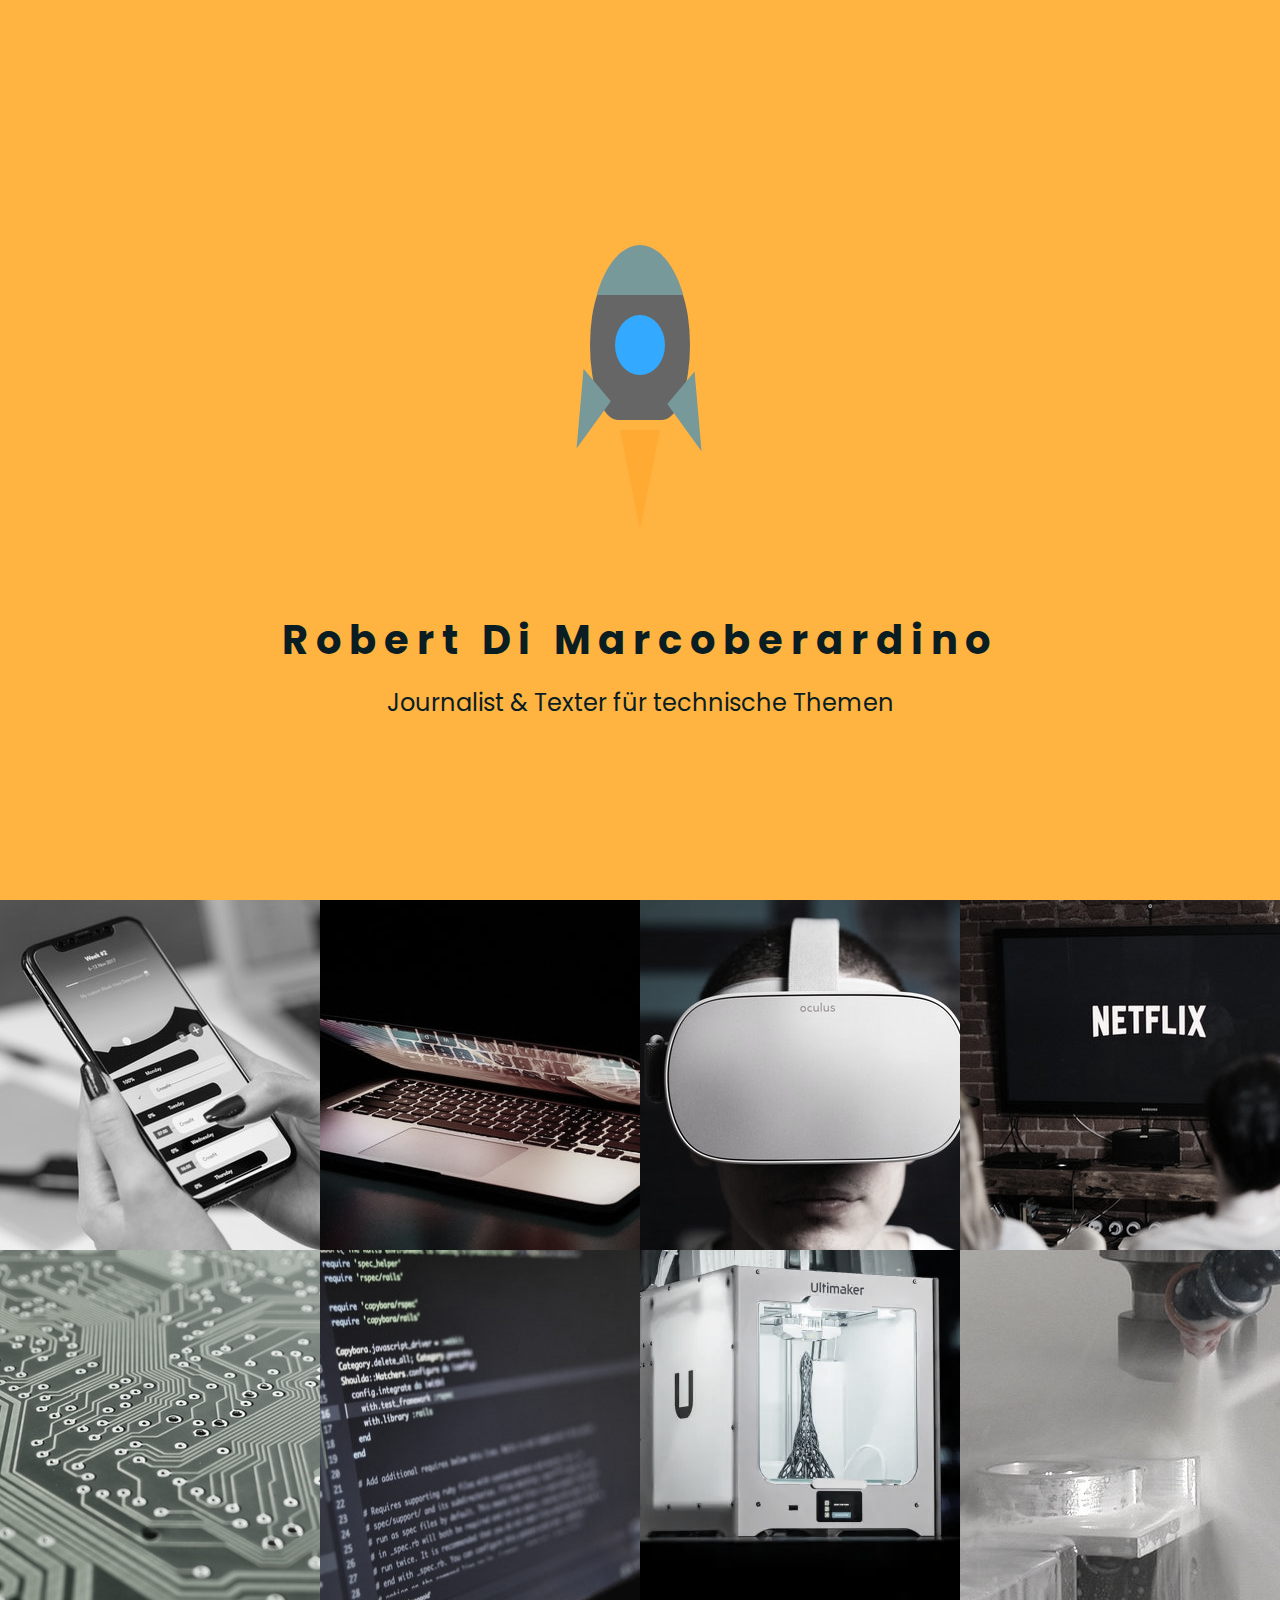
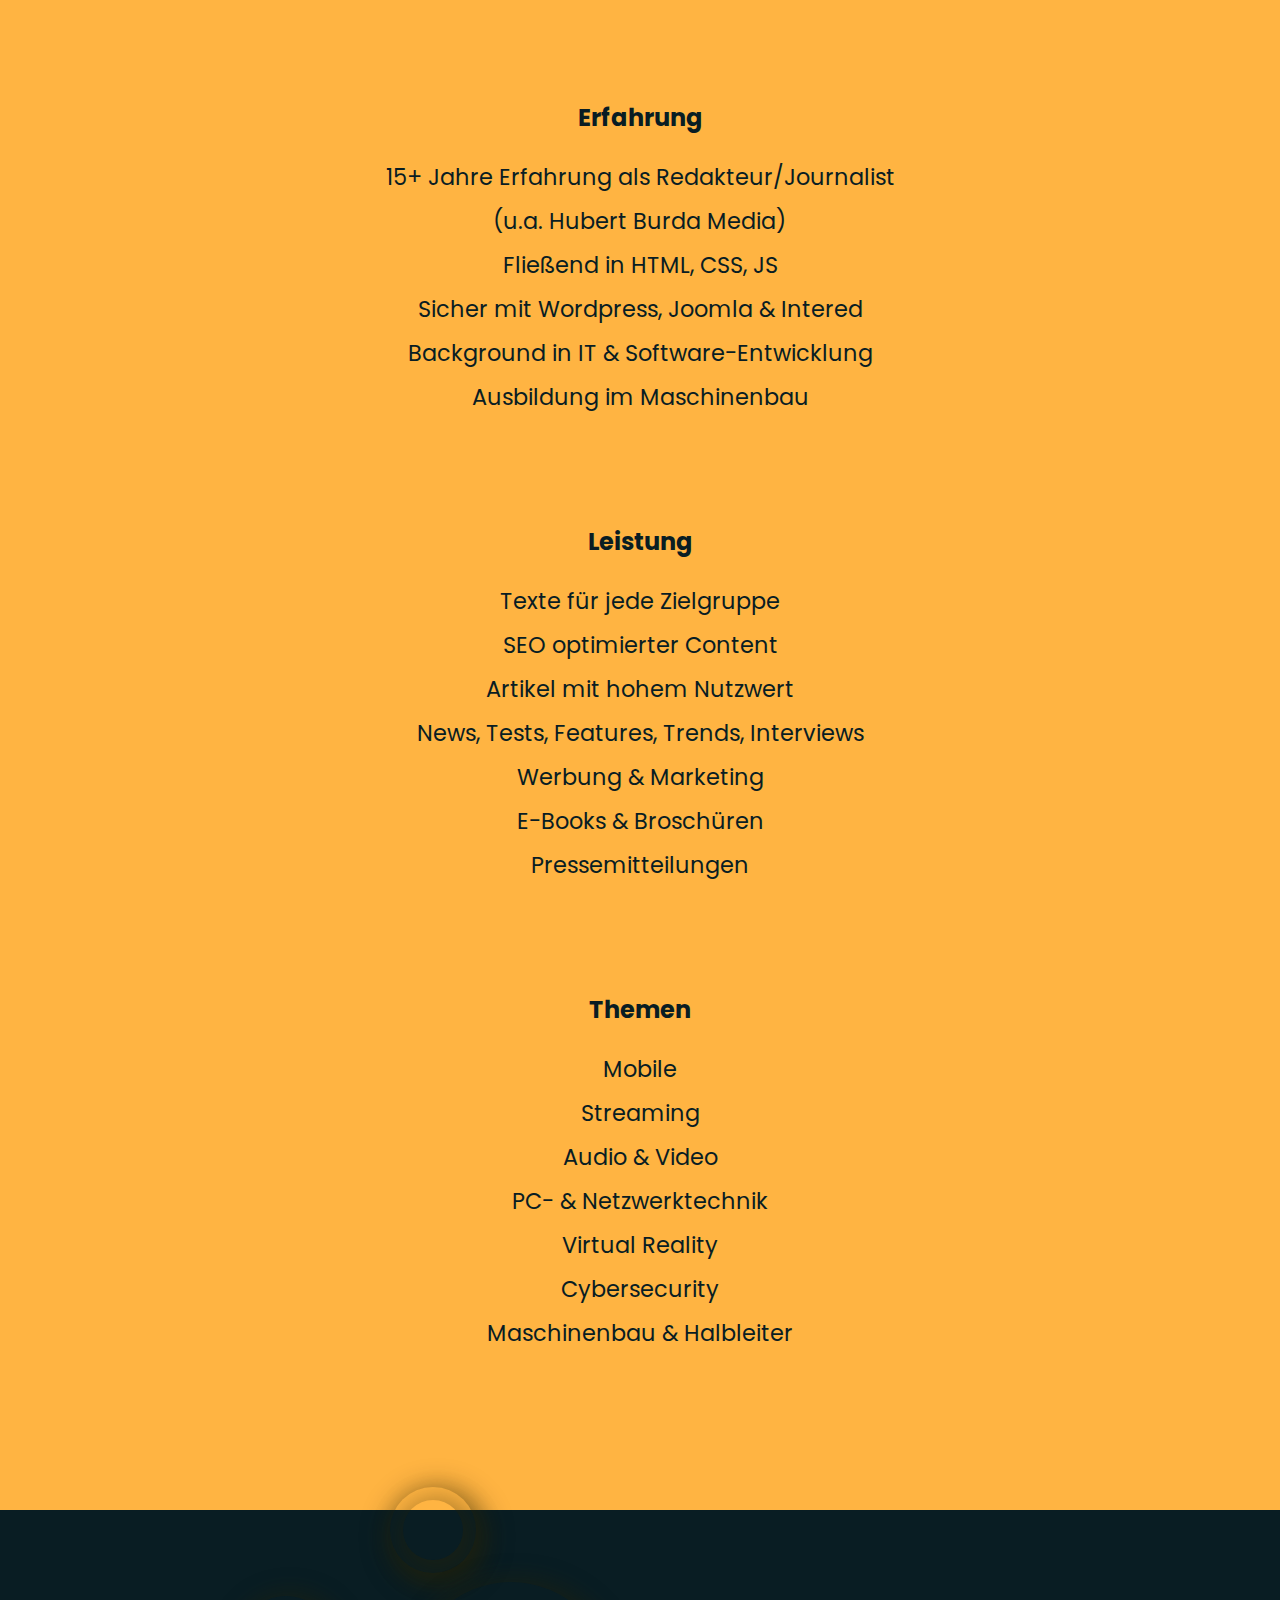
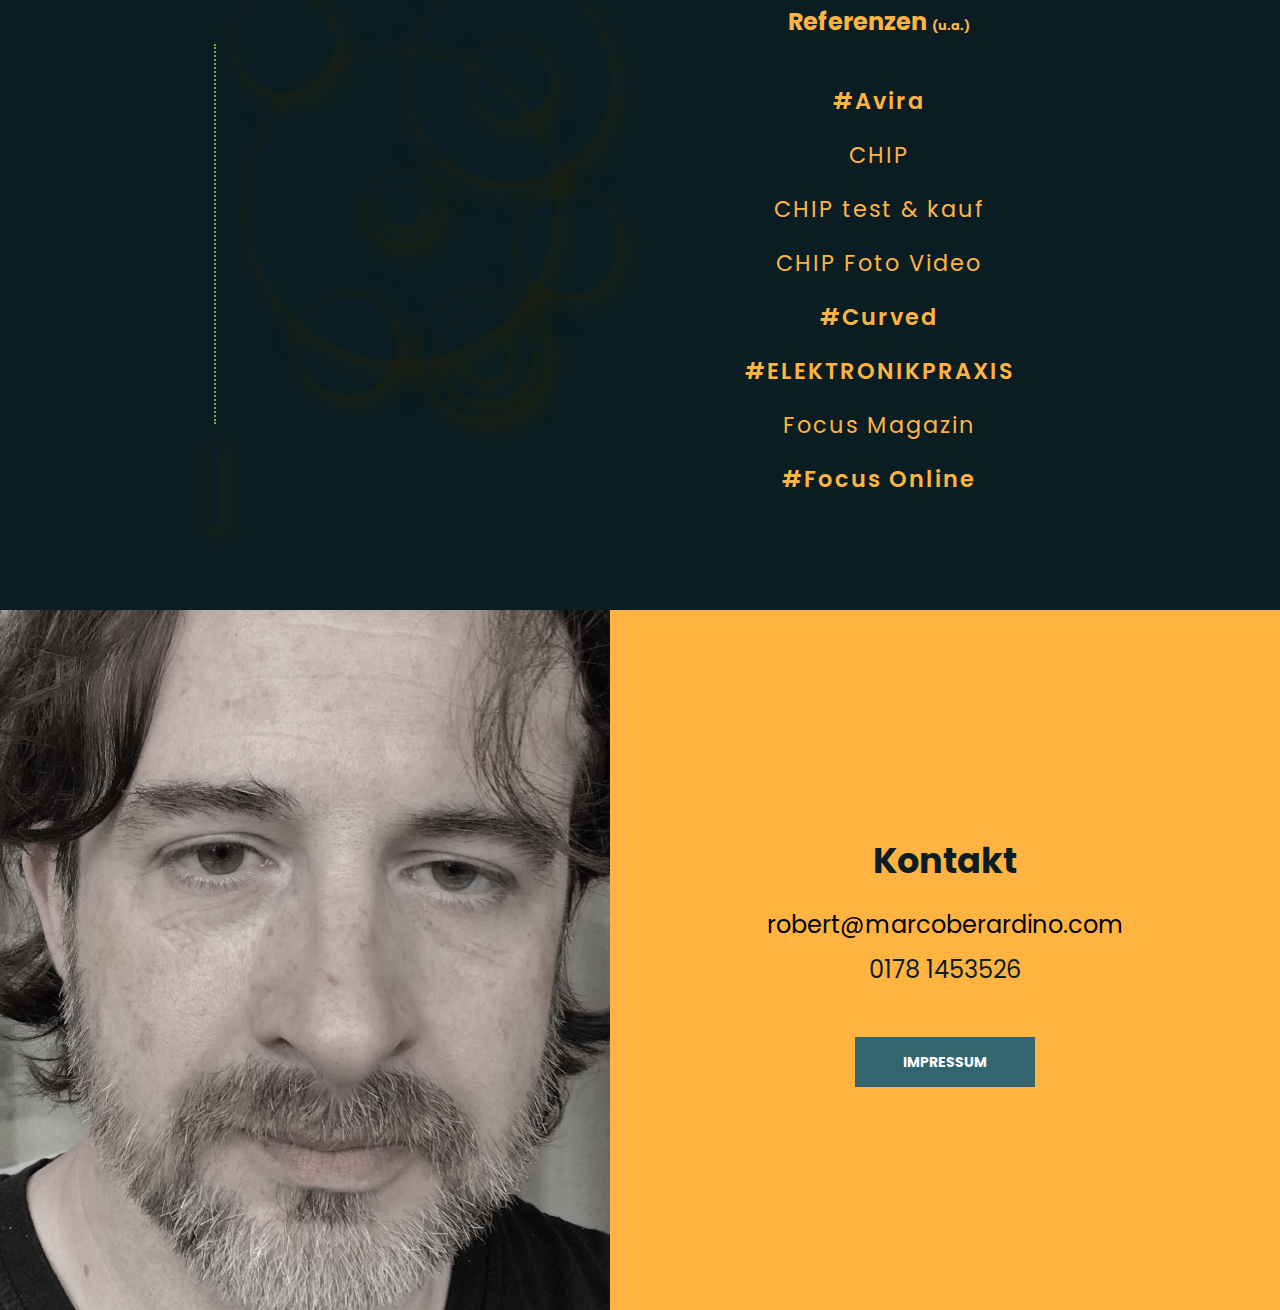
==== index.html @ 7d0e27fc "first commit" ====
<!DOCTYPE html>
<!--[if lt IE 7]>      <html class="no-js lt-ie9 lt-ie8 lt-ie7"> <![endif]-->
<!--[if IE 7]>         <html class="no-js lt-ie9 lt-ie8"> <![endif]-->
<!--[if IE 8]>         <html class="no-js lt-ie9"> <![endif]-->
<!--[if gt IE 8]><!--> <html class="no-js"> <!--<![endif]-->
  <head>
    <meta charset="utf-8">
    <meta http-equiv="X-UA-Compatible" content="IE=edge">
    <title>Robert Di Marcoberardino</title>
    
    <meta name="description" content="journalist, tech, author, blog, content">
    <meta name="viewport" content="width=device-width, initial-scale=1">
    <!--<link rel="stylesheet" href="https://use.fontawesome.com/releases/v5.5.0/css/all.css" integrity="sha384-B4dIYHKNBt8Bc12p+WXckhzcICo0wtJAoU8YZTY5qE0Id1GSseTk6S+L3BlXeVIU" crossorigin="anonymous">-->
    
    <link rel="stylesheet" href="style/rocket.css">
    <link rel="stylesheet" href="style/style.css">
    <link rel="stylesheet" href="style/moving_gears.css">
    <link rel="icon" href="img/rocket_icon_big.png">
    <link rel="apple-touch-icon" href="img/rocket_icon_big.png">
    
  </head>
  <body>
    
  <div class="rocket">
    <div class="container">
      <div id="rocket">
        <div id="Rhead">
          <div id="red"></div>
        </div>
        <div id="Rbody">
          <div id="Rwindow">
            <div id="wLine"></div>
          </div>
        </div>
        <div id="Rbottom"></div>
        <div id="fire"></div>
      </div>
    </div>
    <div class="entrance">
      <h1>Robert Di Marcoberardino</h1>
      <p>Journalist & Texter für technische Themen</p>
    </div>
  </div>
  
  <div class="pen">
    <div class="top-row">
      <div class="img one" id="one" alt="Frau hält Smartphone"></div>
      <div class="img two" id="two" alt="Half opened Notebook"></div>
      <div class="img three" id="three" alt="Mann trägt Virtual Reality Brille"></div>
      <div class="img four" id="four" alt="Paar schaut Netflix"></div>
    </div>
    <div class="bottom-row">
      <div class="img five" id="five" alt="Detailansicht Motherboard"></div>
      <div class="img six" id="six" alt="Code Editor"></div>
      <div class="img seven" id="seven" alt="3D Drucker mit Eiffelturm"></div>
      <div class="img eight" id="eight" alt="Fräsmaschine bearbeitet Werkstück"></div>
    </div>
  </div>

  <div class="gears">
    <div class="cols show1">
      <h2>Erfahrung</h2>
      
      <p>15+ Jahre Erfahrung als Redakteur/Journalist</p>
      <p>(u.a. Hubert Burda Media)</p>
      <p>Fließend in HTML, CSS, JS</p>
      <p>Sicher mit Wordpress, Joomla &amp; Intered</p>
      <p>Background in IT &amp; Software-Entwicklung</p>
      <p>Ausbildung im Maschinenbau</p>      
    </div>
    <div class="cols show2">
      <h2>Leistung</h2>
      <p>Texte für jede Zielgruppe</p>
      <p>SEO optimierter Content</p>
      <p>Artikel mit hohem Nutzwert</p>
      <p>News, Tests, Features, Trends, Interviews</p>
      <p>Werbung &amp; Marketing</p>
      <p>E-Books &amp; Broschüren</p>
      <p>Pressemitteilungen</p>
    </div>
    <div class="cols show3">
      <h2>Themen</h2>
      <p>Mobile</p>
      <p>Streaming</p>
      <p>Audio &amp; Video</p>
      <p>PC- &amp; Netzwerktechnik</p>
      <p>Virtual Reality</p>
      <p>Cybersecurity</p>
      <p>Maschinenbau &amp; Halbleiter</p>
    </div>
  </div>
  <div class="refs">
    <div id="level">
      <div id="content">
        <div id="gears">
          <div id="gears-static"></div>
          <div id="gear-system-1">
            <div class="shadow" id="shadow15"></div>
            <div id="gear15"></div>
            <div class="shadow" id="shadow14"></div>
            <div id="gear14"></div>
            <div class="shadow" id="shadow13"></div>
            <div id="gear13"></div>
          </div>
          <div id="gear-system-2">
            <div class="shadow" id="shadow10"></div>
            <div id="gear10"></div>
            <div class="shadow" id="shadow3"></div>
            <div id="gear3"></div>
          </div>
          <div id="gear-system-3">
            <div class="shadow" id="shadow9"></div>
            <div id="gear9"></div>
            <div class="shadow" id="shadow7"></div>
            <div id="gear7"></div>
          </div>
          <div id="gear-system-4">
            <div class="shadow" id="shadow6"></div>
            <div id="gear6"></div>
            <div id="gear4"></div>
          </div>
          <div id="gear-system-5">
            <div class="shadow" id="shadow12"></div>
            <div id="gear12"></div>
            <div class="shadow" id="shadow11"></div>
            <div id="gear11"></div>
            <div class="shadow" id="shadow8"></div>
            <div id="gear8"></div>
          </div>
          <div class="shadow" id="shadow1"></div>
          <div id="gear1"></div>
          <div id="gear-system-6">
            <div class="shadow" id="shadow5"></div>
            <div id="gear5"></div>
            <div id="gear2"></div>
          </div>
          <div class="shadow" id="shadowweight"></div>
          <div id="chain-circle"></div>
          <div id="chain"></div>
          <div id="weight"></div>
        </div>
      </div>
    </div>
    <div class="reference">
      <h2>Referenzen <span>(u.a.)</span></h2>
      <p><a class="link" href="https://blog.avira.com/de/author/robert-dimarcoberardino/" target="_blank">#Avira</a></p>
      <p>CHIP</p>
      <p>CHIP test & kauf</p>
      <p>CHIP Foto Video</p>
      <p><a class="link" href="https://curved.de/profile/robert-di-marco-berardino" target="_blank">#Curved</a></p> 
      <p><a class="link" href="https://www.elektronikpraxis.vogel.de/autor/robert-di-marcoberardino/1205296/" target="_blank">#ELEKTRONIKPRAXIS</a></p> 
      <p>Focus Magazin</p>
      <p><a class="link" href="http://www.focus.de/intern/impressum/autoren/robert-di-marcoberardino_auid_5357.html" target="_blank">#Focus Online</a></p>
      
          
    </div>
  </div>
  <div class="contact">
    <div class="image">
      
    </div>
    <div class="info">
      <h2>Kontakt</h2>
      <p><script>
              var username = "robert";
              var hostname = "marcoberardino";
              var domain = "com";
              var linktext = username + "@" + hostname + "." + domain;
              document.write("<a id='mail' href='" + "mail" + "to:" + username + "@" + hostname + "." + domain + "' class='weblinks'>" + linktext + "</a>");
            </script></p>
      <p><script>
      var fon = "0" + "1" + "7" +"8" + " " + "1" + "4" + "5" + "3" + "5" + "2" + "6";
      document.write(fon);
    </script></p>
      <a id="button" href="impressum.html">IMPRESSUM</a>
    </div>
  </div>    
  </body>
</html>
---- style/rocket.css ----
*{
  padding: 0;
  margin: 0;
}



#rocket{
  width: 200px;
  height: 400px;
 /* outline:1px solid #fff; */
  position: relative;
  top: 50px;
  right: 0;
  left: 0;
  bottom: 0;
  margin: auto;
}

#Rbody{
  width: 100px;
  height: 150px;
  /* outline:1px solid #000; */
  position: absolute;
  top: -170px;
  right: 0;
  left: 0;
  bottom: 0;
  margin: auto;
  background: #666;
  z-index: 1;
  border-radius:50% 50% 50% 50%/90% 90% ;
}

#Rhead{
  position: absolute;
  width: 100px;
  height: 50px;
  right: 0;
  left: 0;
  top:15px;
  margin: auto;
  z-index: 2;
  overflow: hidden;
}

#red{
  position: absolute;
  left: 0;
  right: 0;
  margin:auto;
  width: 100%;
  height: 200px;
  background: #799;
  border-radius:50% 50% 0 0/50%;
}

#Rwindow{
  width: 50px;
  height: 60px;
  /* outline:1px solid #000; */
  position: absolute;
  right: 0;
  left: 0;
  top:30%;
  margin: auto;
  background: #3af;
  border-radius:50%;
  overflow: hidden;
}

/*
#wLine{
  position: absolute;
  width: 10px;
  height: 100px;
  background: rgba(255,255,255,.3);
  transform:rotate(30deg);
  top: -10px;
  left: 10px;
}*/

/* left wing */
#Rbottom{
  position: absolute;
  width: 0;
  height: 0;
  border-left:30px solid #799;
  border-top:30px solid transparent;
  border-bottom:50px solid transparent;
  z-index: 3;
  top:140px;
  left:40px;
  transform:rotate(5deg);
}

/* right wing */
#Rbottom:after{
  content:'';
  position: absolute;
  width: 0;
  height: 0;
  border-right:30px solid #799;
  border-top:30px solid transparent;
  border-bottom:50px solid transparent;
  z-index: 3;
  top:-35px;
  left:58px;
  transform:rotate(-10deg);
}

#fire{
  position: absolute;
  width: 0;
  height: 0;
  left: 0;
  right: 0;
  margin: auto;
  top:200px;
  border-top:100px solid #FFAA33;
  border-right:20px solid transparent;
  border-left:20px solid transparent;
  animation:fireGo 1s infinite;
}


@keyframes fireGo {
  0%  {border-top:50px solid #ff7742;}
  25%  {border-top:85px solid #ff7742;}
  50% {border-top:120px solid #ff7742;}
  75%  {border-top:85px solid #ff7742;}
  100%{border-top:50px solid #ff7742;}
}
---- style/style.css ----
@import url('https://fonts.googleapis.com/css?family=Poppins:200,300,400,500,600,700,800,900&display=swap');


* {
  box-sizing: border-box;
  margin: 0;
}

:root {
  --container-height: 700px;
  --back-dark: #091D23;
  --back-yellow: #FFB442;
  --button-color: #336571;
  --button-font: #fff;
  --visited-link: #FF6347;
}

body {
  font-family: 'Poppins', sans-serif;
  font-size: 1rem;
  font-color: black;
}



/* Rocket & Name */
.rocket {
  background-color: var(--back-yellow);
  width: 100%;
  height: 100vh;
  display: flex;
  flex-direction: column;
  justify-content: center;
  align-items: center;
}

.entrance {
  margin-top: 30px;
  color: var(--back-dark);
}

.entrance h1 {
  font-size: 2.5rem;
  letter-spacing: 0.5rem;
  text-align: center;
}

.entrance p {
  margin-top: 15px;
  text-align: center;
  font-size: 1.5rem;
}

/* images */

.pen {
  background-color: var(--back-dark);
  width: 100%;
  height: var(--container-height);
  display: flex;
  flex-direction: column;
  justify-content: center;
  align-items: center;
}

.pen span {
  color: var(--back-yellow);
  font-size: 1.8rem;
  letter-spacing: 0.4rem;
}


/* image gallery */

.top-row {
	width: 100%;
	height: calc(var(--container-height) - 50%);
	display: flex;
}

.top-row div {
	width: 25%;
	height: 100%;
}

.img {
	filter: grayscale(80%);
}

/* images in upper row */
#one {
	background-image: url("../img/smartphone.jpg");
	background-repeat: no-repeat;
	background-position: center;
	filter: grayscale(100%);
}

#two {
	background-image: url("../img/notebook.jpg");
	background-repeat: no-repeat;
	background-position: center;
}

#three {
	background-image: url("../img/oculus.jpg");
	background-repeat: no-repeat;
	background-position: center;
}

#four {
	background-image: url("../img/netflix.jpg");
	background-repeat: no-repeat;
	background-position: center top;
}

.bottom-row {
	width: 100%;
	height: calc(var(--container-height) - 50%);
	display: flex;
}

.bottom-row div {
	width: 25%;
	height: 100%;
}

/* images in lower row */
#five {
	background-image: url("../img/mainboard.jpg");
	background-repeat: no-repeat;
	background-position: center;
}

#six {
	background-image: url("../img/code.jpg");
	background-repeat: no-repeat;
	background-position: center;
}

#seven {
	background-image: url("../img/ultimaker.webp");
	background-repeat: no-repeat;
	background-position: center bottom;
}

#eight {
	background-image: url("../img/milling.jpg");
	background-repeat: no-repeat;
	background-position: center;
}



/* Experience / Service / Topics */

.gears {
  background-color: var(--back-yellow);
  width: 100%;
	/*height: var(--container-height);*/
	height: auto;
  color: var(--back-dark);
  display: flex;
  flex-direction: column;
  justify-content: center;
  align-items: center;
}

.cols {
	color: var(--back-dark);
	text-align: center;
	margin: 50px 30px;
}

.show1 {
	margin-top: 100px;
}

.show3 {
	margin-bottom:150px;
}

.cols h2 {
	font-size: 1.5rem;
	margin-bottom: 25px;
}

.cols p {
	font-size: 1.4rem;
	margin: 10px 0;
	letter-spacing: 0.2;
}



/* References */

.refs {
  background-color: var(--back-dark);
  width: 100%;
  height: var(--container-height);
  display: flex;
  justify-content: center;
  align-items: center;
}

.reference {
	color: var(--back-yellow);
	text-align: center;
	margin: 250px 70px;
}

.reference h2 {
	font-size: 1.5rem;
	margin-bottom: 45px;
}

.reference span {
	font-size: 0.8rem;
}

.reference p {
	font-size: 1.4rem;
	margin: 20px 0;
	letter-spacing: 2.0px;
}

.reference a {
	text-decoration: none;
	color: var(--back-yellow);
}

.reference a:hover {
	color: var(--visited-link);
	transition: 0.5s;

}

.link {
	font-weight: 600;
}



/* Contact */

.contact {
  background-color: var(--back-yellow);
  width: 100%;
	height: var(--container-height);
  color: var(--back-dark);
  display: flex;
  flex-direction: row;
  
  align-items: center;
}

.image {
	width: 50%;
	height: 100%;
	background-image: url(../img/robert_web.jpg);
	background-repeat: no-repeat;
	background-position: center;
	background-size: cover;
	filter: grayscale(80%);
}

.info {
	color: var(--back-dark);
	width: 50%;
	text-align: center;
	margin: 50px 30px;
}

.info h2 {
	font-size: 2.2rem;
	margin-bottom: 20px;
}

.info p {
	font-size: 1.5rem;
	margin-bottom: 10px;
}

/* email adress */
.info p a {
	text-decoration: none;
	color: black;
}

#button {
	width: 180px;
  height: 50px;
  line-height: 50px;
  position: relative;
  display: inline-block;
  background-color: var(--button-color);
  font-size: 14px;
  font-weight: 700;
  color: var(--button-font);
  -webkit-font-smoothing: antialiased;
  -moz-osx-font-smoothing: grayscale;
  -webkit-transition: all .2s;
  -moz-transition: all .2s;
  transition: all .2s;
  margin-top: 40px;
  text-decoration: none;
}



/* impressum button */

#button-impressum {
	width: 100px;
  height: 50px;
  line-height: 50px;
  position: fixed;
  display: flex;
  justify-content: center;
  background-color: var(--button-color);
  opacity: 0.9;
  font-size: 14px;
  font-weight: 700;
  color: var(--button-font);
  -webkit-font-smoothing: antialiased;
  -moz-osx-font-smoothing: grayscale;
  -webkit-transition: all .2s;
  -moz-transition: all .2s;
  transition: all .2s;
  margin-top: 30px;
  margin-left: calc(50% - 50px);
  text-decoration: none;
  z-index: 10;
}




/* Media Queries */

@media(max-width: 700px) {
	#level {
		display:none;
	}


	#mail {
		font-size: 1.0rem;
	}

	.entrance h1 {
		font-size: 1.5rem;
	}
}
---- style/moving_gears.css ----
#level{


}
#content{
	text-align:center;
	margin-top:-127px;
}
#gears{
	width:478px;
	height:655px;
	position:relative;
	display:inline-block;
	vertical-align:middle;
}
#gears-static{
	background:url(img/FgFnjks.png) no-repeat -363px -903px;
	width:329px;
	height:602px;
	position:absolute;
	bottom:5px;
	right:0px;
	opacity:0.4;
}
#title{
	vertical-align:middle;
	color:#9EB7B5;
	width:43%;
	display:inline-block;
}
#title h1{
	font-family: 'PTSansNarrowBold', sans-serif;
	font-size:3.6em;
	text-shadow:rgba(0, 0, 0, 0.36) 7px 7px 10px;
}
#title p{
	font-family: sans-serif;
	font-size:1.2em;
	line-height:148%;
	text-shadow:rgba(0, 0, 0, 0.36) 1px 1px 0px;
}

.shadow{
	-webkit-box-shadow: 4px 7px 25px 10px rgba(43, 36, 0, 0.36);
	-moz-box-shadow: 4px 7px 25px 10px rgba(43, 36, 0, 0.36);
	box-shadow: 4px 7px 25px 10px rgba(43, 36, 0, 0.36);
}

/*gear-system-1*/
#gear15{
	background: url(https://i.imgur.com/FgFnjks.png) no-repeat 0 -993px; 
	width: 321px; 
	height: 321px;
	position:absolute;
	left:45px;
	top:179px;
	
	-webkit-animation: rotate-back 24000ms linear infinite;
	-moz-animation: rotate-back 24000ms linear infinite;
	-ms-animation: rotate-back 24000ms linear infinite;
	animation: rotate-back 24000ms linear infinite;
}
#shadow15{
	width:306px;
	height:306px;
	-webkit-border-radius:153px;
	-moz-border-radius:153px;
	border-radius:153px;
	position:absolute;
	left:52px;
	top:186px;
}
#gear14{
	background: url(https://i.imgur.com/FgFnjks.png) no-repeat 0 -856px; 
	width: 87px; 
	height: 87px;
	position:absolute;
	left:162px;
	top:296px;
}
#shadow14{
	width:70px;
	height:70px;
	-webkit-border-radius:35px;
	-moz-border-radius:35px;
	border-radius:35px;
	position:absolute;
	left:171px;
	top:304px;
}
#gear13{
	background: url(https://i.imgur.com/FgFnjks.png) no-repeat 0 -744px; 
	width: 62px; 
	height: 62px; 
	position:absolute;
	left:174px;
	top:309px;
	
	-webkit-animation: rotate 8000ms linear infinite;
	-moz-animation: rotate 8000ms linear infinite;
	-ms-animation: rotate 8000ms linear infinite;
	animation: rotate 8000ms linear infinite;
}
#shadow13{
	width:36px;
	height:36px;
	-webkit-border-radius:18px;
	-moz-border-radius:18px;
	border-radius:18px;
	position:absolute;
	left:187px;
	top:322px;
}

/*gear-system-2*/
#gear10{
	background: url(https://i.imgur.com/FgFnjks.png) no-repeat 0 -184px;
	width: 122px; 
	height: 122px;
	position:absolute;
	left:175px;
	top:0;
	
	-webkit-animation: rotate-back 8000ms linear infinite;
	-moz-animation: rotate-back 8000ms linear infinite;
	-ms-animation: rotate-back 8000ms linear infinite;
	animation: rotate-back 8000ms linear infinite;
}
#shadow10{
	width:86px;
	height:86px;
	-webkit-border-radius:43px;
	-moz-border-radius:43px;
	border-radius:43px;
	position:absolute;
	left:193px;
	top:18px;
}
#gear3{
	background: url(https://i.imgur.com/FgFnjks.png) no-repeat 0 -1493px;
	width: 85px; 
	height: 84px;
	position:absolute;
	left:194px;
	top:19px;
	
	-webkit-animation: rotate 10000ms linear infinite;
	-moz-animation: rotate 10000ms linear infinite;
	-ms-animation: rotate 10000ms linear infinite;
	animation: rotate 10000ms linear infinite;
}
#shadow3{
	width:60px;
	height:60px;
	-webkit-border-radius:30px;
	-moz-border-radius:30px;
	border-radius:30px;
	position:absolute;
	left:206px;
	top:31px;
}

/*gear-system-3*/
#gear9{
	background: url(https://i.imgur.com/FgFnjks.png) no-repeat -371px -280px; 
	width: 234px; 
	height: 234px;
	position:absolute;
	left:197px;
	top:96px;
	
	-webkit-animation: rotate 12000ms linear infinite;
	-moz-animation: rotate 12000ms linear infinite;
	-ms-animation: rotate 12000ms linear infinite;
	animation: rotate 12000ms linear infinite;
}
#shadow9{
	width:200px;
	height:200px;
	-webkit-border-radius:100px;
	-moz-border-radius:100px;
	border-radius:100px;
	position:absolute;
	left:214px;
	top:113px;
}
#gear7{
	background: url(https://i.imgur.com/FgFnjks.png) no-repeat -371px 0; 
	width: 108px; 
	height: 108px;
	position:absolute;
	left:260px;
	top:159px;
	
	-webkit-animation: rotate-back 10000ms linear infinite;
	-moz-animation: rotate-back 10000ms linear infinite;
	-ms-animation: rotate-back 10000ms linear infinite;
	animation: rotate-back 10000ms linear infinite;
}
#shadow7{
	width:76px;
	height:76px;
	-webkit-border-radius:38px;
	-moz-border-radius: 38px;
	border-radius: 38px;
	position:absolute;
	left:276px;
	top:175px;
}

/*gear-system-4*/
#gear6{
	background: url(https://i.imgur.com/FgFnjks.png) no-repeat 0 -1931px; 
	width: 134px; 
	height: 134px;
	position:absolute;
	left:305px;
	bottom:212px;
	
	-webkit-animation: rotate-back 10000ms linear infinite;
	-moz-animation: rotate-back 10000ms linear infinite;
	-ms-animation: rotate-back 10000ms linear infinite;
	animation: rotate-back 10000ms linear infinite;
}
#shadow6{
	width:98px;
	height:98px;
	-webkit-border-radius:49px;
	-moz-border-radius: 49px;
	border-radius: 49px;
	position:absolute;
	left:323px;
	bottom:230px;
}
#gear4{
	background: url(https://i.imgur.com/FgFnjks.png) no-repeat 0 -1627px; 
	width: 69px; 
	height: 69px;
	position:absolute;
	left:337px;
	bottom:245px;
	
	-webkit-animation: rotate-back 10000ms linear infinite;
	-moz-animation: rotate-back 10000ms linear infinite;
	-ms-animation: rotate-back 10000ms linear infinite;
	animation: rotate-back 10000ms linear infinite;
}

/*gear-system-5*/
#gear12{
	background: url(https://i.imgur.com/FgFnjks.png) no-repeat 0 -530px; 
	width: 164px; 
	height: 164px;
	position:absolute;
	left:208px;
	bottom:85px;
	
	-webkit-animation: rotate 8000ms linear infinite;
	-moz-animation: rotate 8000ms linear infinite;
	-ms-animation: rotate 8000ms linear infinite;
	animation: rotate 8000ms linear infinite;
}
#shadow12{
	width:124px;
	height:124px;
	-webkit-border-radius:62px;
	-moz-border-radius:62px;
	border-radius:62px;
	position:absolute;
	left:225px;
	bottom:107px;
}
#gear11{
	background: url(https://i.imgur.com/FgFnjks.png) no-repeat 0 -356px; 
	width: 125px; 
	height: 124px;
	position:absolute;
	left:228px;
	bottom:105px;
	
	-webkit-animation: rotate-back 10000ms linear infinite;
	-moz-animation: rotate-back 10000ms linear infinite;
	-ms-animation: rotate-back 10000ms linear infinite;
	animation: rotate-back 10000ms linear infinite;
}
#shadow11{
	width:88px;
	height:88px;
	-webkit-border-radius:44px;
	-moz-border-radius:44px;
	border-radius:44px;
	position:absolute;
	left:247px;
	bottom:123px;
}
#gear8{
	background: url(https://i.imgur.com/FgFnjks.png) no-repeat -371px -158px; 
	width: 72px; 
	height: 72px;
	position:absolute;
	left:254px;
	bottom:131px;
	
	-webkit-animation: rotate 6000ms linear infinite;
	-moz-animation: rotate 6000ms linear infinite;
	-ms-animation: rotate 6000ms linear infinite;
	animation: rotate 6000ms linear infinite;
}
#shadow8{
	width:42px;
	height:42px;
	-webkit-border-radius:21px;
	-moz-border-radius: 21px;
	border-radius: 21px;
	position:absolute;
	left:269px;
	bottom:146px;
}

/*gear1*/
#gear1{
	background: url(https://i.imgur.com/FgFnjks.png) no-repeat 0 0; 
	width: 135px; 
	height: 134px;
	position:absolute;
	left:83px;
	bottom:111px;
	
	-webkit-animation: rotate-back 10000ms linear infinite;
	-moz-animation: rotate-back 10000ms linear infinite;
	-ms-animation: rotate-back 10000ms linear infinite;
	animation: rotate-back 10000ms linear infinite;
}
#shadow1{
	width:96px;
	height:96px;
	-webkit-border-radius:48px;
	-moz-border-radius:48px;
	border-radius:48px;
	position:absolute;
	left:103px;
	bottom:130px;
}

/*gear-system-6*/
#gear5{
	background: url(https://i.imgur.com/FgFnjks.png) no-repeat 0 -1746px; 
	width: 134px; 
	height: 135px;
	position:absolute;
	left:22px;
	top:108px;
	
	-webkit-animation: rotate 10000ms linear infinite alternate;
	-moz-animation: rotate 10000ms linear infinite alternate;
	-ms-animation: rotate 10000ms linear infinite alternate;
	animation: rotate 10000ms linear infinite alternate;
}
#shadow5{
	width:96px;
	height:96px;
	-webkit-border-radius:48px;
	-moz-border-radius:48px;
	border-radius:48px;
	position:absolute;
	left:41px;
	top:127px;
}
#gear2{
	background: url(https://i.imgur.com/FgFnjks.png) no-repeat 0 -1364px; 
	width: 80px; 
	height: 79px;
	position:absolute;
	left:49px;
	top:136px;
	
	-webkit-animation: rotate-back 10000ms linear infinite alternate;
	-moz-animation: rotate-back 10000ms linear infinite alternate;
	-ms-animation: rotate-back 10000ms linear infinite alternate;
	animation: rotate-back 10000ms linear infinite alternate;
}

/*weight*/
#weight{
	background: url(https://i.imgur.com/FgFnjks.png) no-repeat -371px -564px; 
	width: 34px; 
	height: 92px;
	position:absolute;
	left:1px;
	bottom:0;
	
	-webkit-animation: up 10000ms linear infinite alternate;
	-moz-animation: up 10000ms linear infinite alternate;
	-ms-animation: up 10000ms linear infinite alternate;
	animation: up 10000ms linear infinite alternate;
}
#shadowweight{
	width:10px;
	height:80px;
	position:absolute;
	left:12px;
	bottom:0px;
	
	-webkit-animation: up 10000ms linear infinite alternate;
	-moz-animation: up 10000ms linear infinite alternate;
	-ms-animation: up 10000ms linear infinite alternate;
	animation: up 10000ms linear infinite alternate;
}

/*chain*/
#chain-circle{
	background: url(https://i.imgur.com/FgFnjks.png) no-repeat -371px -706px; 
	width:146px; 
	height:147px;
	position:absolute;
	left:17px;
	top:102px;
	
	-webkit-animation: rotate 10000ms linear infinite alternate;
	-moz-animation: rotate 10000ms linear infinite alternate;
	-ms-animation: rotate 10000ms linear infinite alternate;
	animation: rotate 10000ms linear infinite alternate;
}
#chain{
	width:1px;
	height:380px;
	border-left:2px dotted #C8D94A;
	position:absolute;
	left:17px;
	top:175px;
	opacity:0.7;
	
	-webkit-animation: collapse 10000ms linear infinite alternate;
	-moz-animation: collapse 10000ms linear infinite alternate;
	-ms-animation: collapse 10000ms linear infinite alternate;
	animation: collapse 10000ms linear infinite alternate;
}

/*ANIMATIONS*/
/*rotate*/
@keyframes "rotate" {
 from {
    -webkit-transform: rotate(0deg);
   	-moz-transform: rotate(0deg);
   	-o-transform: rotate(0deg);
   	-ms-transform: rotate(0deg);
   	transform: rotate(0deg);
 }
 to {
    -webkit-transform: rotate(360deg);
   	-moz-transform: rotate(360deg);
   	-o-transform: rotate(360deg);
   	-ms-transform: rotate(360deg);
   	transform: rotate(360deg);
 }
}

@-moz-keyframes rotate {
 from {
   -moz-transform: rotate(0deg);
   transform: rotate(0deg);
 }
 to {
   -moz-transform: rotate(360deg);
   transform: rotate(360deg);
 }
}

@-webkit-keyframes "rotate" {
 from {
   -webkit-transform: rotate(0deg);
   transform: rotate(0deg);
 }
 to {
   -webkit-transform: rotate(360deg);
   transform: rotate(360deg);
 }
}

@-ms-keyframes "rotate" {
 from {
   -ms-transform: rotate(0deg);
   transform: rotate(0deg);
 }
 to {
   -ms-transform: rotate(360deg);
   transform: rotate(360deg);
 }
}

@-o-keyframes "rotate" {
 from {
   -o-transform: rotate(0deg);
   transform: rotate(0deg);
 }
 to {
   -o-transform: rotate(360deg);
   transform: rotate(360deg);
 }
}
/*rotate-back*/
@keyframes "rotate-back" {
 from {
    -webkit-transform: rotate(0deg);
   	-moz-transform: rotate(0deg);
   	-o-transform: rotate(0deg);
   	-ms-transform: rotate(0deg);
   	transform: rotate(0deg);
 }
 to {
    -webkit-transform: rotate(-360deg);
   	-moz-transform: rotate(-360deg);
   	-o-transform: rotate(-360deg);
   	-ms-transform: rotate(-360deg);
   	transform: rotate(-360deg);
 }
}

@-moz-keyframes rotate-back {
 from {
   -moz-transform: rotate(0deg);
   transform: rotate(0deg);
 }
 to {
   -moz-transform: rotate(-360deg);
   transform: rotate(-360deg);
 }
}

@-webkit-keyframes "rotate-back" {
 from {
   -webkit-transform: rotate(0deg);
   transform: rotate(0deg);
 }
 to {
   -webkit-transform: rotate(-360deg);
   transform: rotate(-360deg);
 }
}

@-ms-keyframes "rotate-back" {
 from {
   -ms-transform: rotate(0deg);
   transform: rotate(0deg);
 }
 to {
   -ms-transform: rotate(-360deg);
   transform: rotate(-360deg);
 }
}

@-o-keyframes "rotate-back" {
 from {
   -o-transform: rotate(0deg);
   transform: rotate(0deg);
 }
 to {
   -o-transform: rotate(-360deg);
   transform: rotate(-360deg);
 }
}
/*weight up*/
@keyframes "up" {
 from {
    bottom: 0px;
 }
 to {
    bottom: 340px;
 }
}

@-moz-keyframes up {
 from {
   bottom: 0px;
 }
 to {
   bottom: 340px;
 }
}

@-webkit-keyframes "up" {
 from {
   bottom: 0px;
 }
 to {
   bottom: 340px;
 }
}

@-ms-keyframes "up" {
 from {
   bottom: 0px;
 }
 to {
   bottom: 340px;
 }
}

@-o-keyframes "up" {
 from {
   bottom: 0px;
 }
 to {
   bottom: 340px;
 }
}
/*chain up and down*/
@keyframes "collapse" {
 from {
    height: 387px;
 }
 to {
    height: 48px;
 }
}

@-moz-keyframes collapse {
 from {
   height: 387px;
 }
 to {
   height: 48px;
 }
}

@-webkit-keyframes "collapse" {
 from {
   height: 387px;
 }
 to {
   height: 48px;
 }
}

@-ms-keyframes "collapse" {
 from {
   height: 387px;
 }
 to {
   height: 48px;
 }
}

@-o-keyframes "collapse" {
 from {
   height: 387px;
 }
 to {
   height: 48px;
 }
}

/* Generated by Font Squirrel (http://www.fontsquirrel.com) on March 31, 2012 09:35:53 AM America/New_York */
@font-face {
    font-family: 'PTSansNarrowBold';
    src: url('font/PTN77F-webfont.eot');
    src: url('font/PTN77F-webfontd41d.eot?#iefix') format('embedded-opentype'),
         url('font/PTN77F-webfont.woff') format('woff'),
         url('font/PTN77F-webfont.ttf') format('truetype'),
         url('font/PTN77F-webfont.svg#PTSansNarrowBold') format('svg');
    font-weight: normal;
    font-style: normal;
}
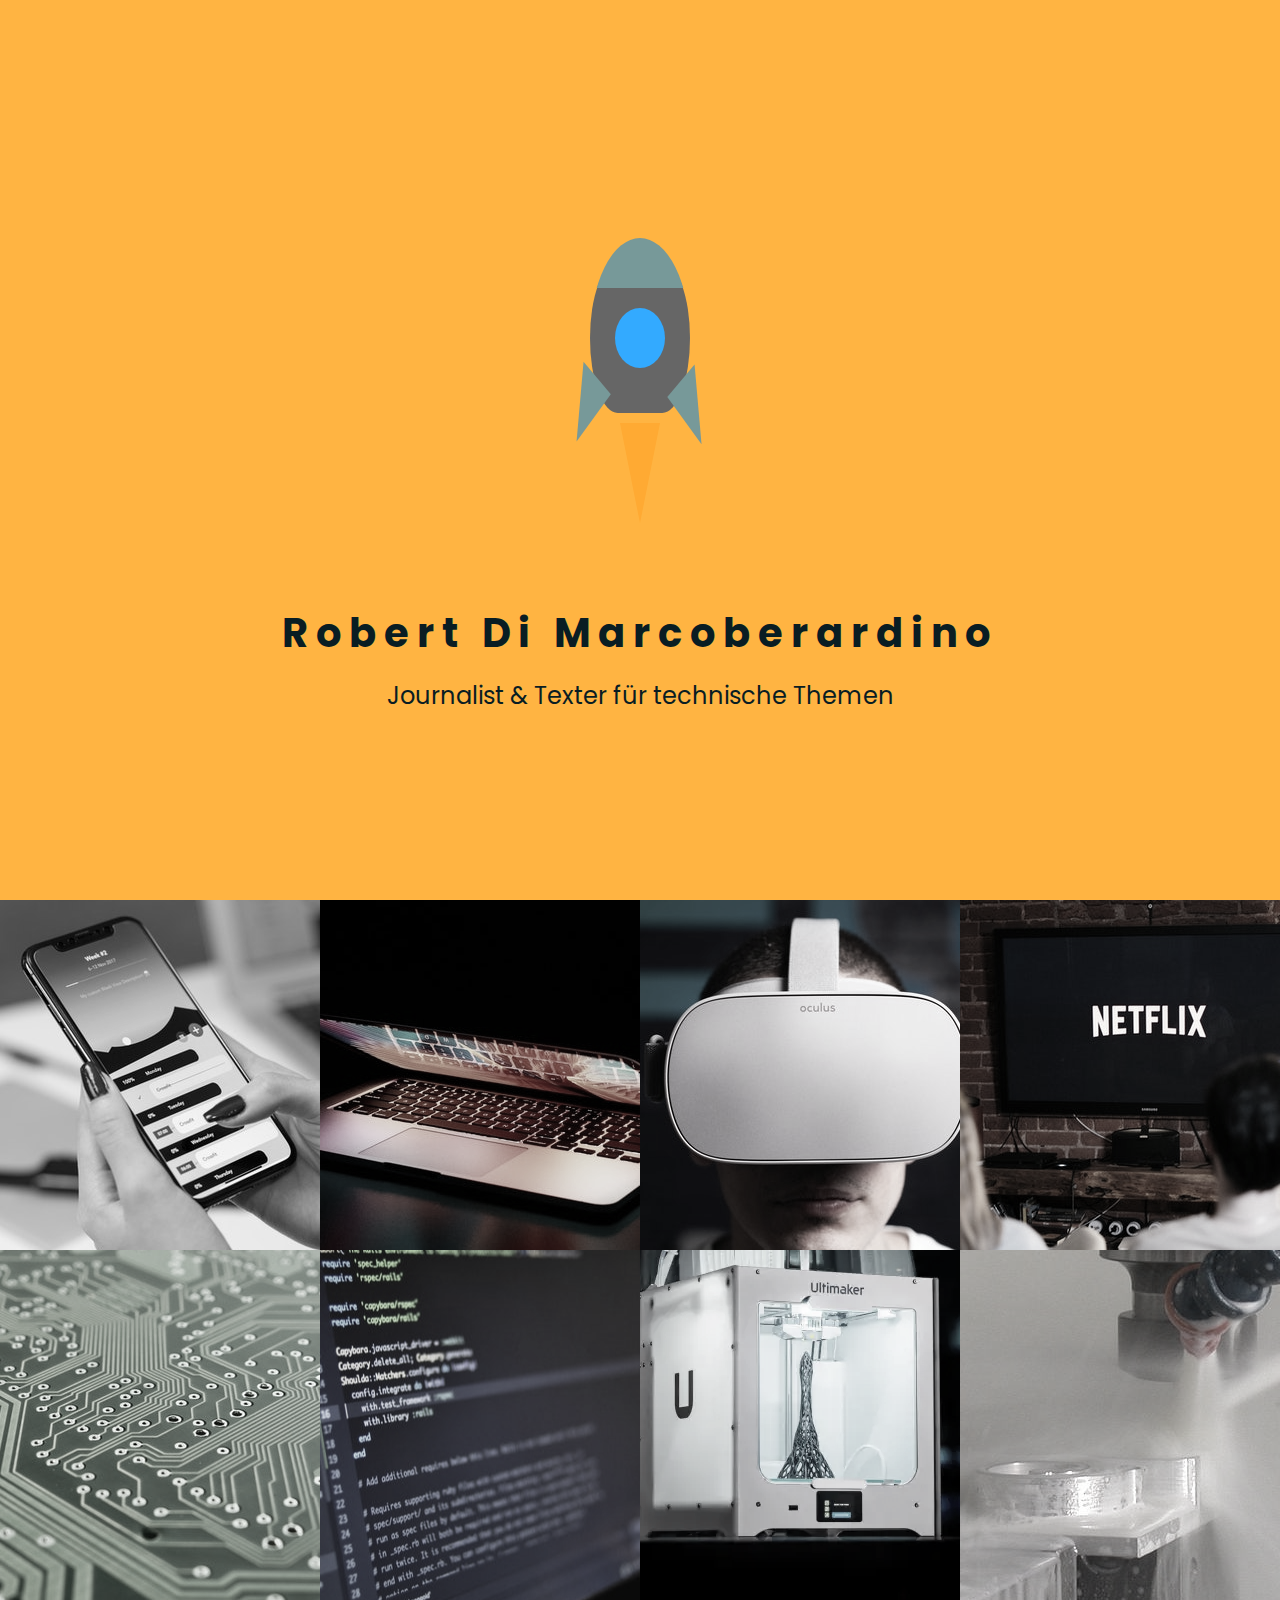
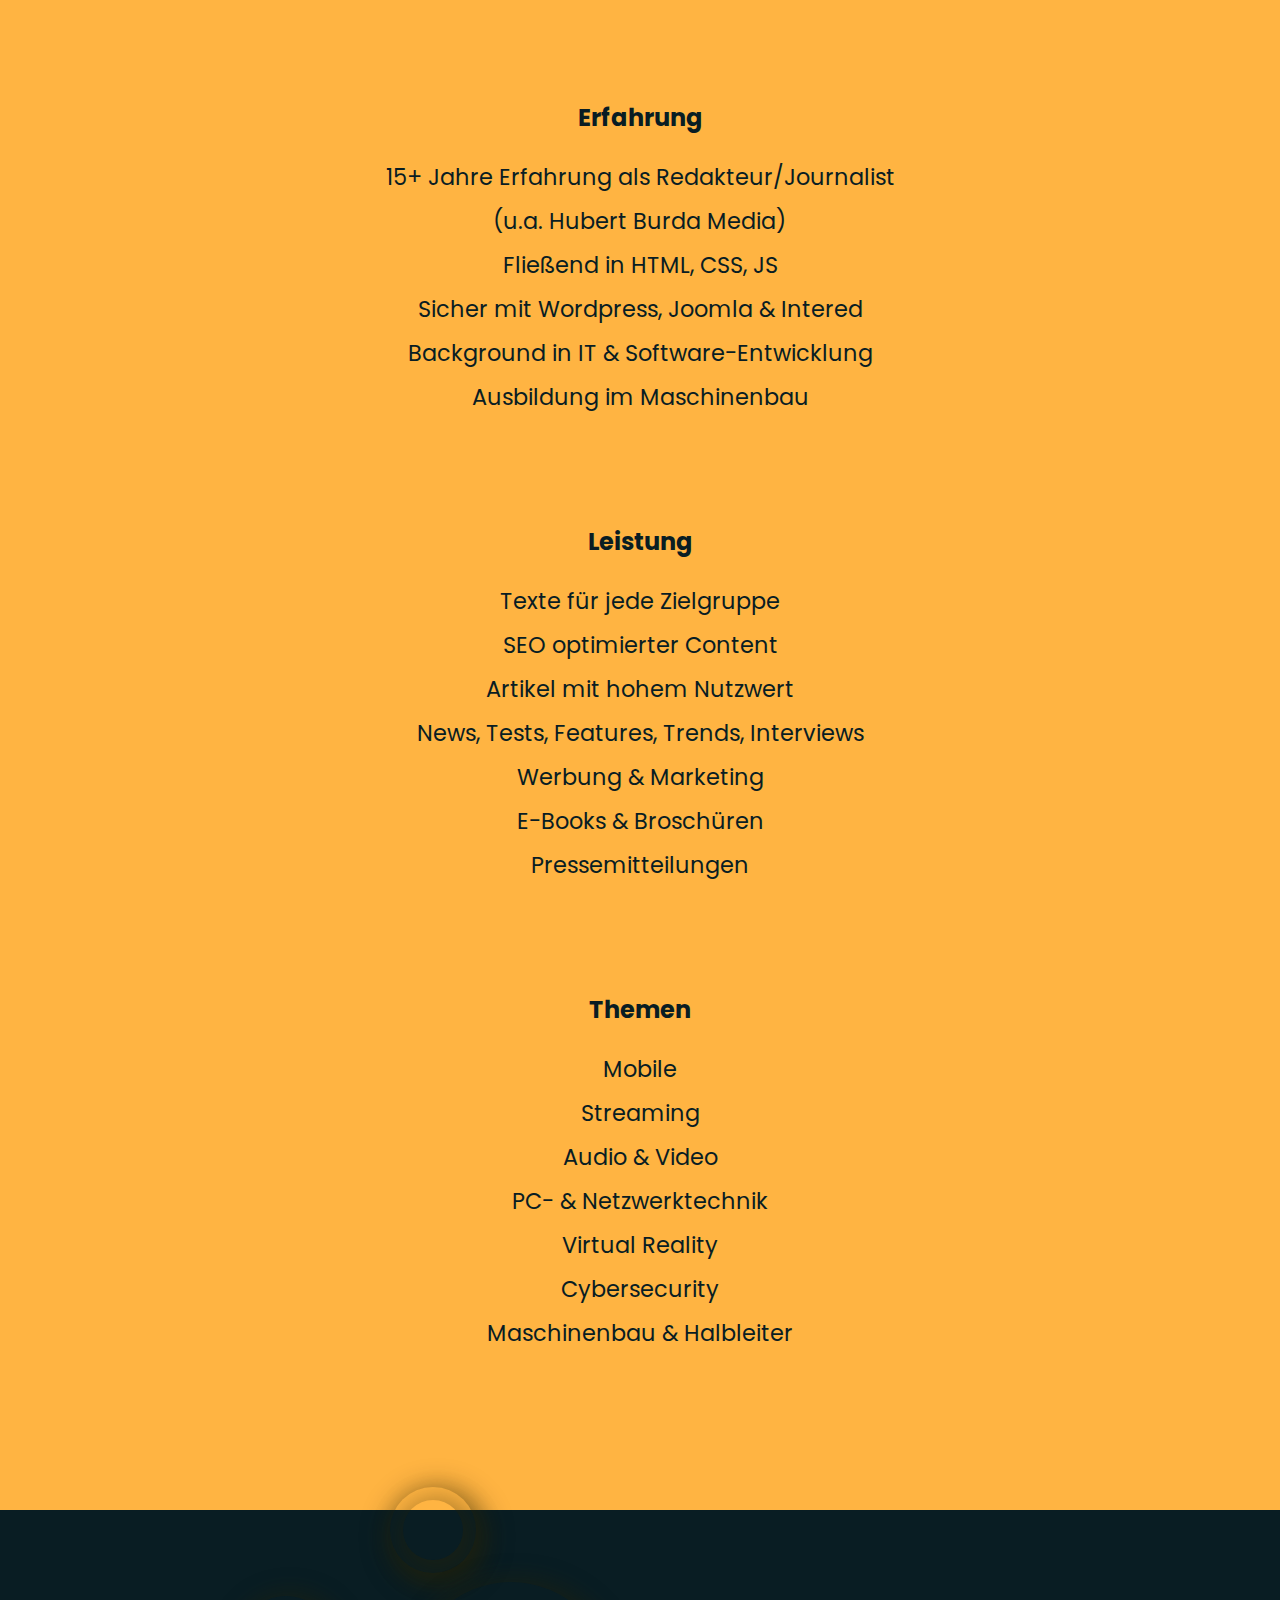
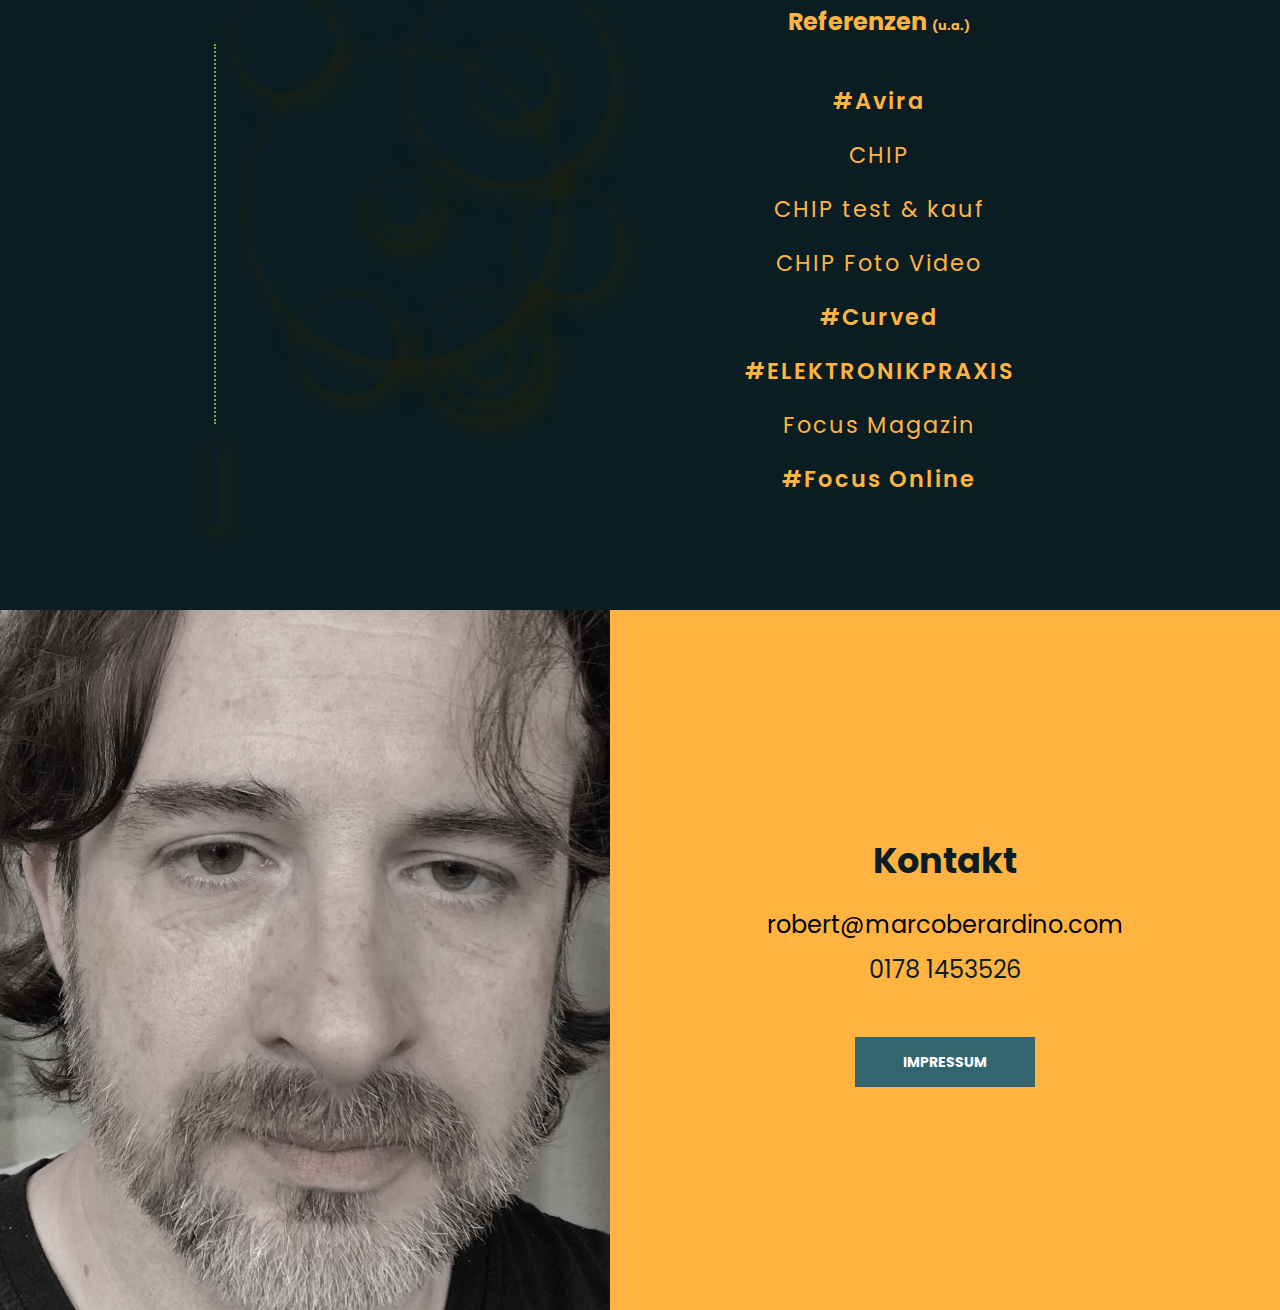
==== commit 93618500: "made image and font more responsive for small screens" ====
--- a/index.html
+++ b/index.html
@@ -37,7 +37,7 @@
       </div>
     </div>
     <div class="entrance">
-      <h1>Robert Di Marcoberardino</h1>
+      <h1>Robert <span>Di Marcoberardino</span></h1>
       <p>Journalist & Texter für technische Themen</p>
     </div>
   </div>
--- a/style/style.css
+++ b/style/style.css
@@ -45,10 +45,16 @@
   text-align: center;
 }
 
+/* no new line for last name */
+.entrance span {
+	white-space: nowrap;
+}
+
 .entrance p {
   margin-top: 15px;
   text-align: center;
   font-size: 1.5rem;
+  margin-bottom:  15px;
 }
 
 /* images */
@@ -250,7 +256,6 @@
   color: var(--back-dark);
   display: flex;
   flex-direction: row;
-  
   align-items: center;
 }
 
@@ -338,7 +343,7 @@
 
 /* Media Queries */
 
-@media(max-width: 700px) {
+@media(max-width: 750px) {
 	#level {
 		display:none;
 	}
@@ -353,4 +358,18 @@
 	}
 }
 
-
+@media(max-width: 550px) {
+	.entrance p, .entrance h1 {
+		font-size: 1.0rem;
+	}
+
+	.contact {
+  flex-direction: column;
+	}
+
+	.image {
+		width: 100%;
+	}	
+}
+
+
